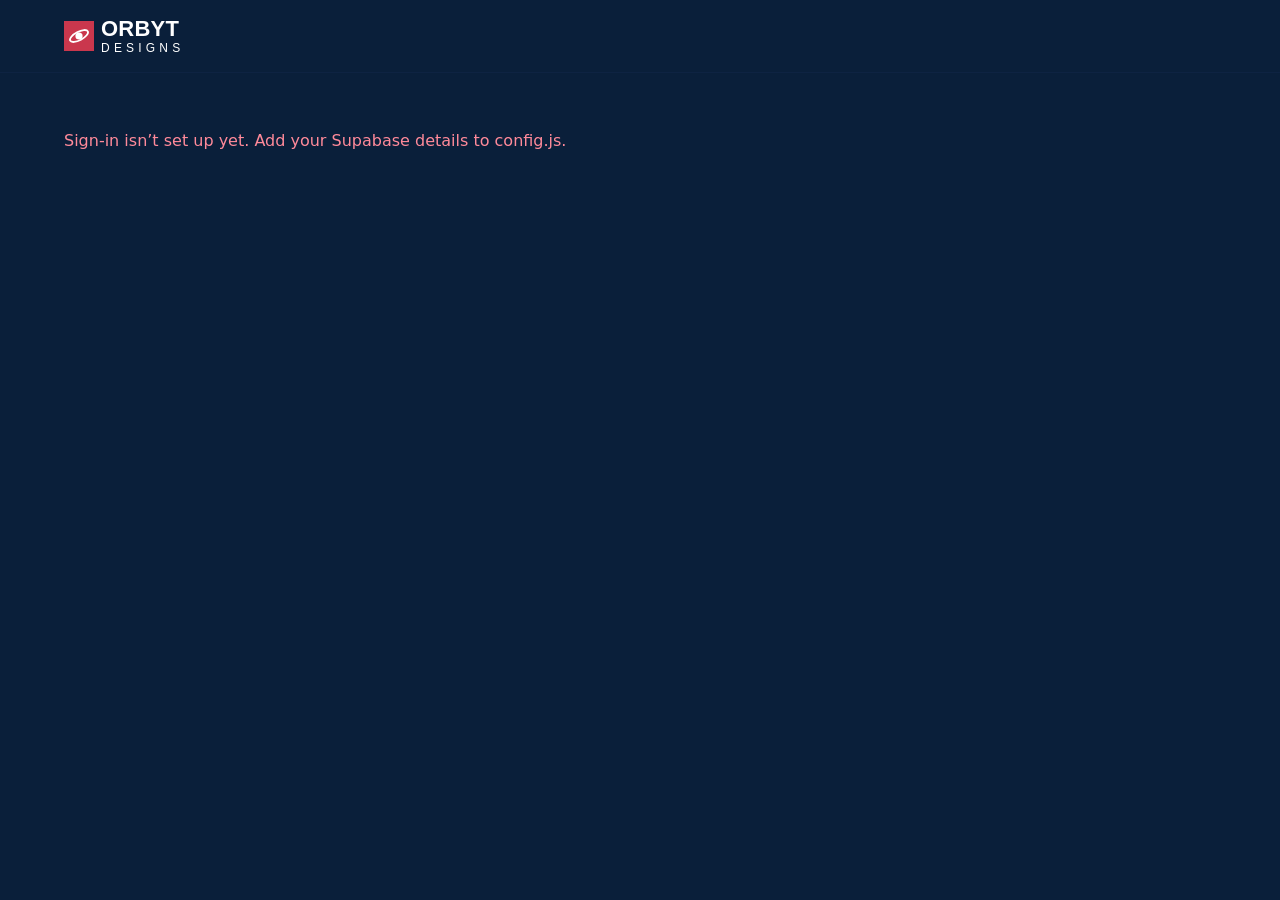
==== app.html @ 1b40b27d "Add files via upload" ====
<!doctype html>
<html lang="en">
<head>
<meta charset="utf-8">
<meta name="viewport" content="width=device-width, initial-scale=1">
<meta http-equiv="Content-Security-Policy" content="default-src 'self'; script-src 'self' 'unsafe-inline'; style-src 'self' 'unsafe-inline' https://fonts.googleapis.com; font-src 'self' https://fonts.gstatic.com; img-src 'self' data: blob:; connect-src 'self' https://oibmeboozeqdurzzufzr.supabase.co wss://oibmeboozeqdurzzufzr.supabase.co; object-src 'none'; base-uri 'self'; form-action 'self'">
<title>Your team · Orbyt Designs</title>
<meta name="description" content="Your Orbyt Designs team: sites, members and settings.">
<meta name="referrer" content="strict-origin-when-cross-origin">
<link rel="icon" href="favicon.svg" type="image/svg+xml">
<link rel="stylesheet" href="https://fonts.googleapis.com/css2?family=Jost:wght@400;500;600;800&family=IBM+Plex+Sans:wght@400;600&display=swap">
<link rel="stylesheet" href="site.css">
<link rel="stylesheet" href="app.css">
</head>
<body>
<header class="top"><div class="wrap">
  <a href="index.html" class="lockup" style="--s:22px" aria-label="Orbyt Designs home" id="logo"></a>
  <div id="teamSwitch" class="team-switch" hidden></div>
  <div class="actions" id="account"></div>
</div></header>
<main class="wrap app" id="main" aria-live="polite">
  <div class="loading" id="loading"><span class="spin" aria-hidden="true"></span>Loading your teams…</div>
</main>
<div id="modal" class="modal" hidden><div class="modal-card card" role="dialog" aria-modal="true" aria-labelledby="modalTitle"></div></div>
<script src="config.js"></script>
<script src="vendor/supabase.js"></script>
<script src="vendor/jszip.min.js"></script>
<script src="orbyt.js"></script>
<script src="app.js"></script>
</body>
</html>
---- site.css ----
/* Orbyt Designs: brand styles for the welcome, sign-in and team pages.
   Futura PT is the brand font; Jost is a free look-alike used when Futura PT
   isn't loaded. Spacing uses a 4px scale. Corners are square. */
:root {
  --space: #0A1F3A; --space-2: #061529; --orbit: #143769; --panel: #0E2342; --line: #2B4570;
  --comet: #CA374D; --comet-hover: #B32E42; --nebula: #760F1E; --stardust: #C3DDE4;
  --text: #E8F2F5; --dim: #A7BDD0; --ok: #3FB27F; --danger: #FF8A9A;
  --brand: 'Futura PT', Jost, Futura, 'Century Gothic', sans-serif;
  --body: 'IBM Plex Sans', system-ui, sans-serif;
  color-scheme: dark;
}
* { box-sizing: border-box; }
html, body { margin: 0; }
body { background: var(--space); color: var(--text); font: 17px/1.55 var(--brand); -webkit-font-smoothing: antialiased; }
a { color: var(--stardust); }
a:hover { color: #fff; }
:focus-visible { outline: 2px solid var(--stardust); outline-offset: 2px; }
[hidden] { display: none !important; }
@media (prefers-reduced-motion: reduce) { * { transition: none !important; animation: none !important; } }
.wrap { max-width: 1200px; margin: 0 auto; padding: 0 24px; }
.mark { display: inline-flex; align-items: center; justify-content: center; background: var(--comet); flex: none; }
.mark svg { width: 80%; height: 80%; }
.lockup { display: inline-flex; align-items: center; gap: calc(var(--s) * .32); color: #fff; text-decoration: none; }
.lockup .words { display: flex; flex-direction: column; gap: 2px; line-height: 1; font-family: var(--brand); }
.lockup .w1 { font-weight: 800; font-size: var(--s); letter-spacing: .01em; }
.lockup .w2 { font-weight: 400; font-size: max(12px, calc(var(--s) * .3)); letter-spacing: .35em; margin-right: -.35em; }
.btn { display: inline-flex; align-items: center; justify-content: center; gap: 8px; min-height: 44px; padding: 0 20px; border: 1px solid var(--line); background: transparent; color: var(--text); font: 500 16px var(--brand); text-decoration: none; cursor: pointer; transition: background .15s ease-out, border-color .15s ease-out; }
.btn:hover { background: var(--panel); color: #fff; }
.btn-primary { background: var(--comet); border-color: var(--comet); color: #fff; font-weight: 600; }
.btn-primary:hover { background: var(--comet-hover); border-color: var(--comet-hover); }
.btn-small { min-height: 36px; padding: 0 12px; font-size: 14px; }
.btn-danger { color: var(--danger); }
.btn[disabled] { opacity: .5; cursor: not-allowed; }
.label { font: 500 12px var(--brand); letter-spacing: .16em; color: var(--dim); text-transform: uppercase; }
.field { display: flex; flex-direction: column; gap: 8px; color: var(--dim); font-size: 15px; }
.inp { min-height: 44px; padding: 0 12px; background: var(--space-2); border: 1px solid var(--line); color: var(--text); font: 16px var(--body); border-radius: 0; width: 100%; }
.inp:focus { border-color: var(--stardust); outline: none; }
select.inp { padding-right: 8px; }
.card { background: var(--panel); border: 1px solid var(--line); padding: 24px; }
.toast { position: fixed; left: 50%; bottom: 32px; transform: translateX(-50%); z-index: 100; padding: 12px 16px; background: var(--orbit); border: 1px solid var(--line); color: #fff; font: 15px var(--body); max-width: calc(100vw - 32px); }
.error { color: var(--danger); }
.muted { color: var(--dim); }
.top { border-bottom: 1px solid var(--panel); }
.top .wrap { display: flex; flex-wrap: wrap; align-items: center; gap: 24px; min-height: 72px; }
.top nav { display: flex; flex-wrap: wrap; gap: 24px; font-size: 15px; }
.top nav a { color: var(--dim); text-decoration: none; }
.top nav a:hover { color: #fff; }
.top .actions { margin-left: auto; display: flex; gap: 8px; }
.foot { border-top: 1px solid var(--panel); }
.foot .wrap { display: flex; flex-wrap: wrap; align-items: center; gap: 24px; min-height: 80px; font-size: 14px; color: var(--dim); }
.foot a { color: var(--dim); }
.foot .copy { margin-left: auto; }
.avatar { width: 32px; height: 32px; display: inline-flex; align-items: center; justify-content: center; flex: none; color: #061529; font: 600 12px var(--body); }
---- app.css ----
/* Team page */
.app { padding-top: 40px; padding-bottom: 96px; display: flex; flex-direction: column; gap: 32px; font-family: var(--body); font-size: 16px; }
.app h1 { margin: 0; font: 800 36px/1.1 var(--brand); }
.app h2 { margin: 0; font: 600 22px var(--brand); }
.loading { display: flex; align-items: center; gap: 12px; color: var(--dim); padding: 48px 0; }
.spin { width: 16px; height: 16px; border: 2px solid rgba(255,255,255,.35); border-top-color: #fff; animation: spin .8s linear infinite; flex: none; }
@keyframes spin { to { transform: rotate(360deg); } }
.team-switch select { min-height: 40px; background: var(--space-2); border: 1px solid var(--line); color: var(--text); font: 600 15px var(--brand); padding: 0 8px; border-radius: 0; }
.acct { position: relative; }
.acct > button { display: flex; align-items: center; gap: 8px; min-height: 40px; padding: 0 8px; background: transparent; border: 1px solid transparent; color: var(--text); font: 15px var(--body); cursor: pointer; }
.acct > button:hover { border-color: var(--line); }
.menu { position: absolute; right: 0; top: calc(100% + 4px); z-index: 20; min-width: 220px; background: var(--panel); border: 1px solid var(--line); display: flex; flex-direction: column; padding: 4px 0; }
.menu button { min-height: 40px; padding: 0 16px; background: transparent; border: 0; color: var(--text); text-align: left; font: 15px var(--body); cursor: pointer; }
.menu button:hover { background: var(--orbit); }
.tabs { display: flex; gap: 4px; border-bottom: 1px solid var(--line); }
.tabs button { min-height: 44px; padding: 0 16px; background: transparent; border: 0; border-bottom: 2px solid transparent; color: var(--dim); font: 500 16px var(--brand); cursor: pointer; }
.tabs button.on { color: #fff; border-bottom-color: var(--comet); }
.head { display: flex; flex-wrap: wrap; align-items: flex-end; justify-content: space-between; gap: 16px; }
.grid { display: grid; grid-template-columns: repeat(auto-fill, minmax(280px, 1fr)); gap: 16px; }
.site { display: flex; flex-direction: column; gap: 12px; }
.site .thumb { height: 120px; background: var(--space-2); border: 1px solid var(--line); display: flex; align-items: center; justify-content: center; color: var(--dim); font: 500 14px var(--brand); letter-spacing: .1em; }
.site .row { display: flex; flex-wrap: wrap; gap: 8px; }
.empty { padding: 32px; border: 1px dashed var(--line); color: var(--dim); display: flex; flex-direction: column; gap: 16px; align-items: flex-start; }
.members { display: flex; flex-direction: column; }
.member { display: grid; grid-template-columns: 32px minmax(0, 1fr) auto; gap: 16px; align-items: center; padding: 16px 0; border-bottom: 1px solid var(--line); }
.member .who { display: flex; flex-direction: column; gap: 4px; min-width: 0; }
.member .who small { color: var(--dim); }
.member .ctl { display: flex; flex-wrap: wrap; gap: 8px; align-items: center; justify-content: flex-end; }
.member select { min-height: 36px; background: var(--space-2); border: 1px solid var(--line); color: var(--text); font: 14px var(--body); border-radius: 0; padding: 0 8px; }
.switches { display: flex; flex-wrap: wrap; gap: 16px; grid-column: 2 / -1; font-size: 14px; color: var(--dim); }
.switches label { display: inline-flex; align-items: center; gap: 8px; cursor: pointer; }
.switches input { accent-color: var(--comet); width: 18px; height: 18px; }
.tag { display: inline-block; padding: 2px 8px; font: 600 12px var(--body); background: var(--orbit); color: var(--stardust); }
.tag.owner { background: var(--comet); color: #fff; }
.invite-row { display: flex; flex-wrap: wrap; gap: 8px; align-items: flex-end; }
.invite-row .field { flex: 1 1 220px; }
.linkbox { display: flex; gap: 8px; align-items: center; padding: 12px; background: var(--space-2); border: 1px solid var(--line); font: 14px var(--body); word-break: break-all; }
.list { display: flex; flex-direction: column; gap: 8px; }
.list .item { display: flex; flex-wrap: wrap; gap: 12px; align-items: center; justify-content: space-between; padding: 12px 16px; background: var(--space-2); border: 1px solid var(--line); }
.danger-zone { border-color: var(--nebula); }
.modal { position: fixed; inset: 0; z-index: 50; background: rgba(3,10,22,.7); display: flex; align-items: center; justify-content: center; padding: 24px; }
.modal-card { width: 100%; max-width: 520px; max-height: calc(100vh - 48px); overflow-y: auto; display: flex; flex-direction: column; gap: 16px; font-family: var(--body); }
.modal-card h2 { margin: 0; font: 600 24px var(--brand); }
.modal-foot { display: flex; flex-wrap: wrap; justify-content: flex-end; gap: 8px; }
.progress { height: 6px; background: var(--space-2); border: 1px solid var(--line); }
.progress span { display: block; height: 100%; background: var(--comet); width: 0; transition: width .2s ease-out; }
.pagelist { display: flex; flex-direction: column; gap: 8px; max-height: 320px; overflow-y: auto; }
.pagelist label { display: flex; gap: 8px; align-items: center; }
.pagelist input { accent-color: var(--comet); width: 18px; height: 18px; }
@media (max-width: 640px) { .member { grid-template-columns: 32px minmax(0, 1fr); } .member .ctl { grid-column: 2; justify-content: flex-start; } }
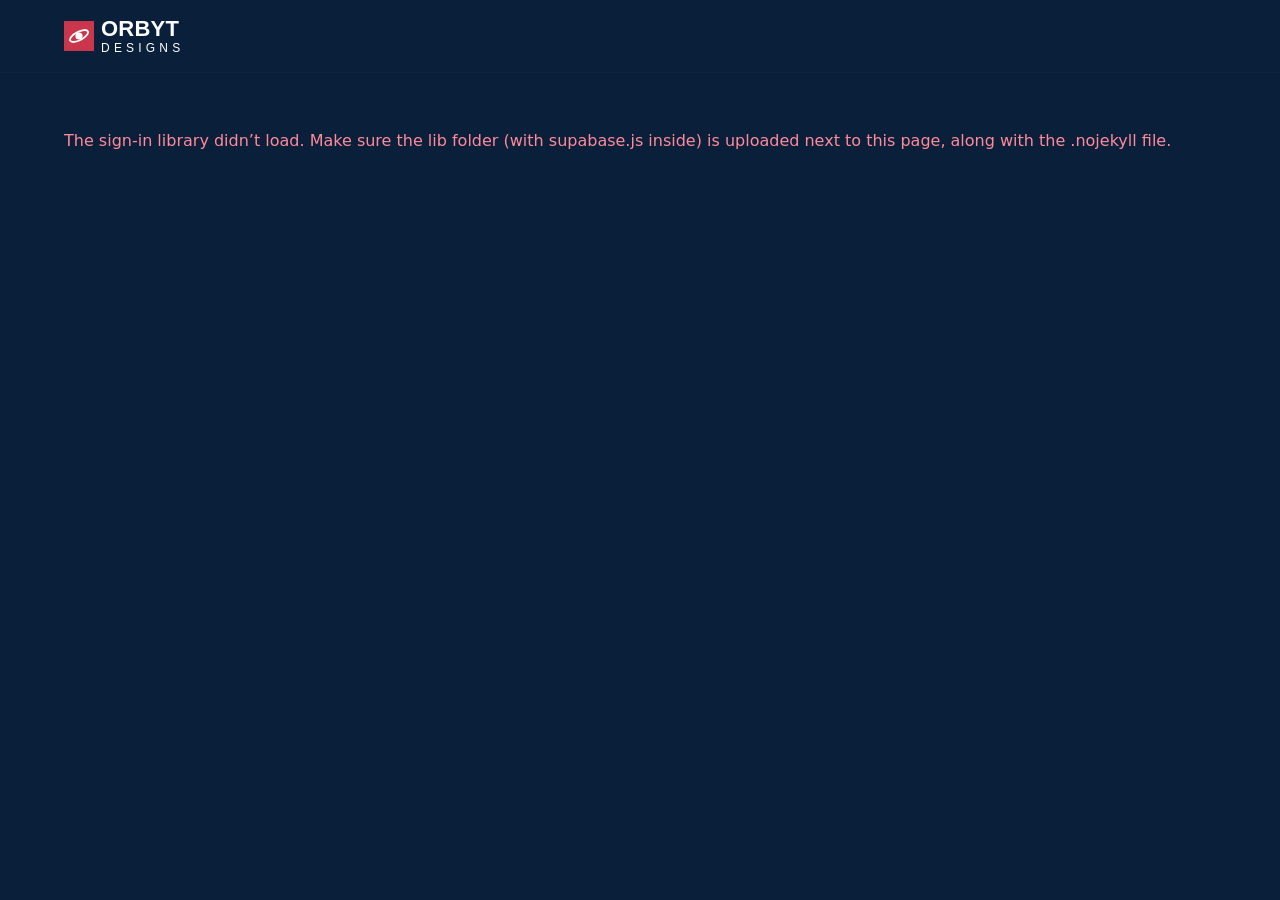
==== commit cbddce38: "Add files via upload" ====
--- a/app.html
+++ b/app.html
@@ -23,8 +23,8 @@
 </main>
 <div id="modal" class="modal" hidden><div class="modal-card card" role="dialog" aria-modal="true" aria-labelledby="modalTitle"></div></div>
 <script src="config.js"></script>
-<script src="vendor/supabase.js"></script>
-<script src="vendor/jszip.min.js"></script>
+<script src="lib/supabase.js"></script>
+<script src="lib/jszip.min.js"></script>
 <script src="orbyt.js"></script>
 <script src="app.js"></script>
 </body>
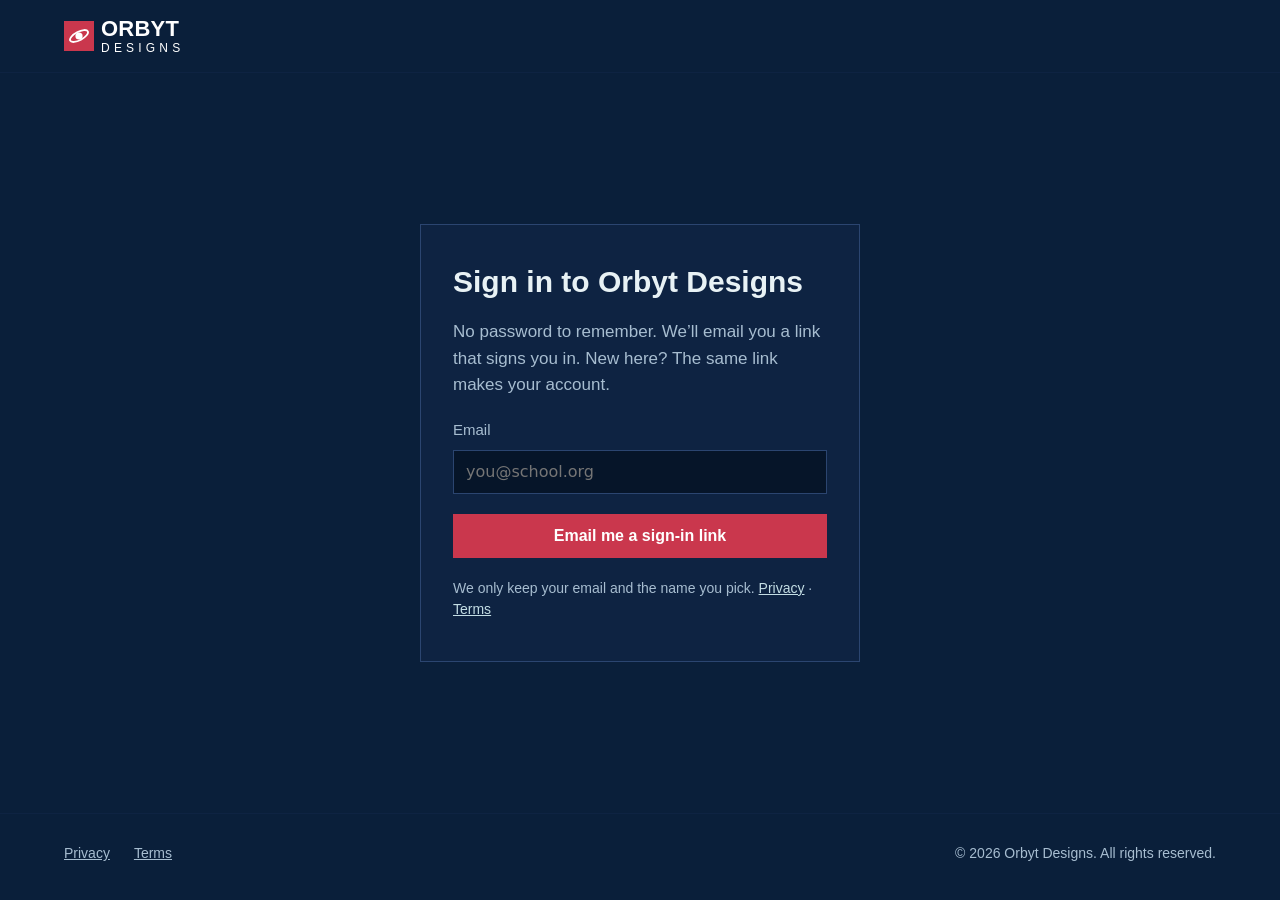
==== commit a967c88c: "Add files via upload" ====
--- a/app.html
+++ b/app.html
@@ -23,8 +23,8 @@
 </main>
 <div id="modal" class="modal" hidden><div class="modal-card card" role="dialog" aria-modal="true" aria-labelledby="modalTitle"></div></div>
 <script src="config.js"></script>
-<script src="lib/supabase.js"></script>
-<script src="lib/jszip.min.js"></script>
+<script src="supabase.js"></script>
+<script src="jszip.min.js"></script>
 <script src="orbyt.js"></script>
 <script src="app.js"></script>
 </body>
